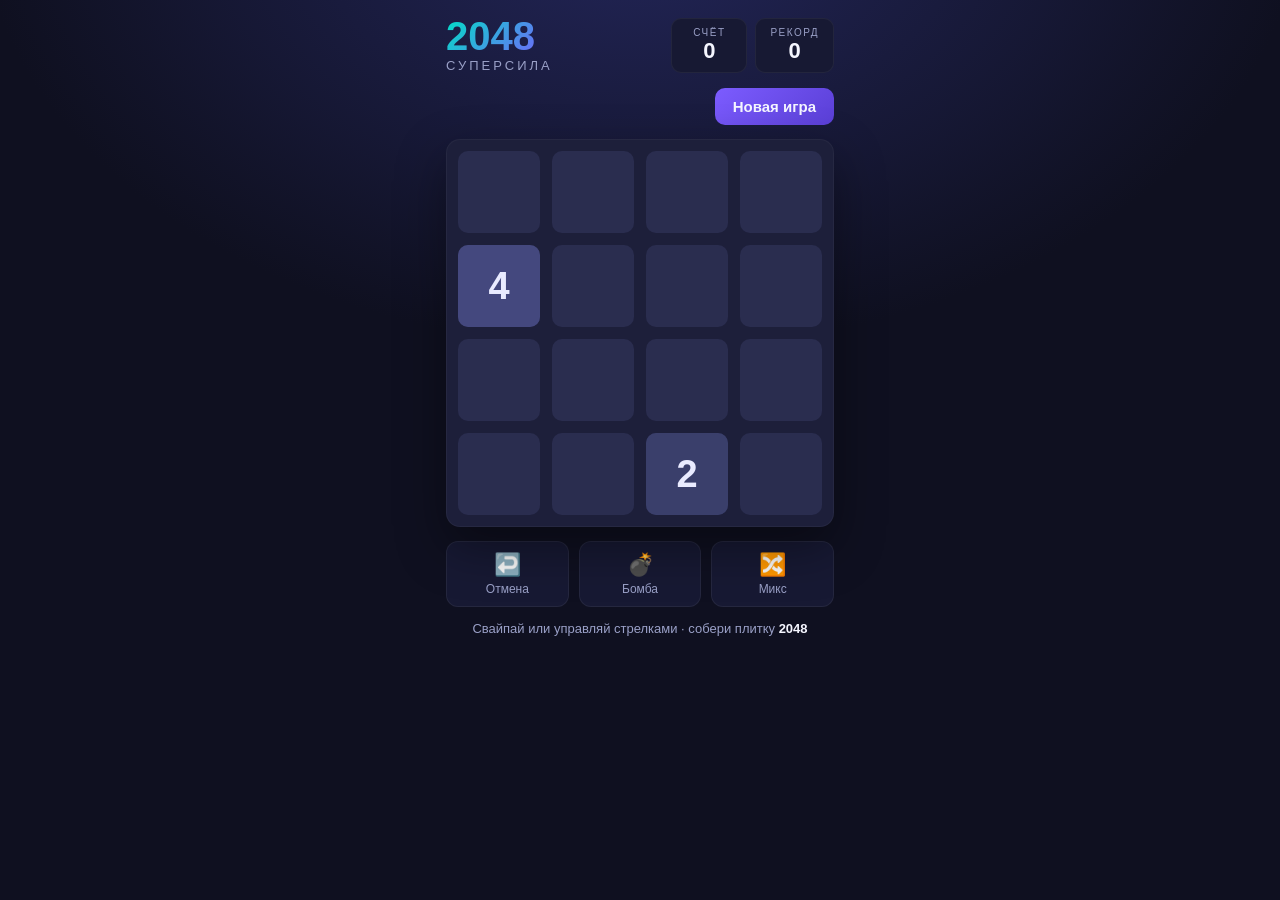
==== index.html @ 16e06f87 "feat: игра «2048: Суперсила» для Яндекс Игр Казуальная HTML5-игра на чистом JS + DOM под Yandex Game" ====
<!DOCTYPE html>
<html lang="ru">
<head>
  <meta charset="UTF-8">
  <meta name="viewport" content="width=device-width, initial-scale=1.0, maximum-scale=1.0, user-scalable=no, viewport-fit=cover">
  <title>2048: Суперсила</title>
  <link rel="stylesheet" href="css/style.css">
</head>
<body>
  <div id="app">
    <header class="topbar">
      <div class="title">
        <h1>2048</h1>
        <span class="subtitle">Суперсила</span>
      </div>
      <div class="scores">
        <div class="score-box">
          <div class="score-label">СЧЁТ</div>
          <div class="score-value" id="score">0</div>
        </div>
        <div class="score-box">
          <div class="score-label">РЕКОРД</div>
          <div class="score-value" id="best">0</div>
        </div>
      </div>
    </header>

    <div class="toolbar">
      <button class="btn btn-new" id="btn-new">Новая игра</button>
    </div>

    <div id="board-wrap">
      <div id="board">
        <div id="grid-bg"></div>
        <div id="tiles"></div>
      </div>

      <!-- Combo popup -->
      <div id="combo" class="combo hidden"></div>

      <!-- Overlay: game over / win -->
      <div id="overlay" class="overlay hidden">
        <div class="overlay-card">
          <div class="overlay-emoji" id="overlay-emoji">💀</div>
          <div class="overlay-title" id="overlay-title">Игра окончена</div>
          <div class="overlay-sub" id="overlay-sub">Счёт: 0</div>
          <button class="btn btn-reward" id="btn-continue">
            <span class="reward-ico">▶</span> Продолжить за рекламу
          </button>
          <button class="btn btn-new" id="btn-restart">Начать заново</button>
        </div>
      </div>

      <!-- Bomb targeting hint -->
      <div id="bomb-hint" class="bomb-hint hidden">💣 Нажми на плитку, чтобы взорвать</div>
    </div>

    <div class="powerbar">
      <button class="power" id="pw-undo" title="Отменить ход">
        <span class="pw-ico">↩️</span>
        <span class="pw-name">Отмена</span>
      </button>
      <button class="power" id="pw-bomb" title="Взорвать плитку">
        <span class="pw-ico">💣</span>
        <span class="pw-name">Бомба</span>
      </button>
      <button class="power" id="pw-shuffle" title="Перемешать поле">
        <span class="pw-ico">🔀</span>
        <span class="pw-name">Микс</span>
      </button>
    </div>

    <p class="hint">Свайпай или управляй стрелками · собери плитку <b>2048</b></p>
  </div>

  <!-- Yandex Games SDK -->
  <script src="https://yandex.ru/games/sdk/v2?v=2"></script>
  <script src="js/yandex-sdk.js"></script>
  <script src="js/game.js"></script>
</body>
</html>
---- css/style.css ----
:root {
  --bg: #0f1020;
  --bg2: #171933;
  --board: #1d1f3a;
  --cell: #2a2d4f;
  --text: #f5f6ff;
  --muted: #9aa0c7;
  --accent: #7c5cff;
  --accent2: #00e0c6;
  --gold: #ffcc4d;
  --radius: 14px;
  --gap: 12px;
  --board-size: 420px;
}

* { box-sizing: border-box; margin: 0; padding: 0; -webkit-tap-highlight-color: transparent; }

html, body {
  height: 100%;
  background: radial-gradient(1200px 800px at 50% -10%, #23265a 0%, var(--bg) 55%);
  color: var(--text);
  font-family: -apple-system, BlinkMacSystemFont, "Segoe UI", Roboto, "Helvetica Neue", Arial, sans-serif;
  overflow: hidden;
  user-select: none;
  -webkit-user-select: none;
  touch-action: none;
}

#app {
  max-width: var(--board-size);
  margin: 0 auto;
  padding: 16px 16px calc(16px + env(safe-area-inset-bottom));
  display: flex;
  flex-direction: column;
  gap: 14px;
  min-height: 100%;
}

/* Topbar */
.topbar { display: flex; align-items: center; justify-content: space-between; gap: 12px; }
.title h1 {
  font-size: 40px; font-weight: 800; line-height: 1;
  background: linear-gradient(135deg, var(--accent2), var(--accent));
  -webkit-background-clip: text; background-clip: text; color: transparent;
}
.title .subtitle { font-size: 13px; letter-spacing: 3px; color: var(--muted); text-transform: uppercase; }
.scores { display: flex; gap: 8px; }
.score-box {
  background: var(--bg2); border-radius: 10px; padding: 8px 14px; min-width: 76px; text-align: center;
  border: 1px solid rgba(255,255,255,0.05);
}
.score-label { font-size: 10px; letter-spacing: 1.5px; color: var(--muted); }
.score-value { font-size: 22px; font-weight: 800; }

/* Toolbar */
.toolbar { display: flex; justify-content: flex-end; }
.btn {
  border: none; cursor: pointer; font-weight: 700; color: var(--text);
  border-radius: 10px; padding: 10px 18px; font-size: 15px;
  transition: transform .08s ease, filter .15s ease;
}
.btn:active { transform: scale(0.96); }
.btn-new { background: linear-gradient(135deg, var(--accent), #5a3fd6); }
.btn-new:hover { filter: brightness(1.1); }
.btn-reward { background: linear-gradient(135deg, var(--accent2), #00a899); color: #042; width: 100%; }
.reward-ico { display: inline-block; transform: translateY(1px); }

/* Board */
#board-wrap { position: relative; }
#board {
  position: relative;
  width: 100%;
  aspect-ratio: 1 / 1;
  background: var(--board);
  border-radius: var(--radius);
  padding: var(--gap);
  box-shadow: 0 20px 50px rgba(0,0,0,0.4), inset 0 0 0 1px rgba(255,255,255,0.04);
}
#grid-bg, #tiles { position: absolute; inset: var(--gap); }
#grid-bg {
  display: grid;
  grid-template-columns: repeat(4, 1fr);
  grid-template-rows: repeat(4, 1fr);
  gap: var(--gap);
}
.cell-bg { background: var(--cell); border-radius: 10px; }

#tiles { pointer-events: none; }
.tile {
  position: absolute;
  display: flex; align-items: center; justify-content: center;
  border-radius: 10px;
  font-weight: 800;
  will-change: transform;
  transition: transform .12s ease-in-out;
}
.tile .tv { line-height: 1; }
.tile.new { animation: pop .18s ease; }
.tile.merged { animation: bounce .18s ease; }
@keyframes pop { 0% { transform: var(--pos) scale(0); } 100% { transform: var(--pos) scale(1); } }
@keyframes bounce { 0% { transform: var(--pos) scale(1); } 50% { transform: var(--pos) scale(1.18); } 100% { transform: var(--pos) scale(1); } }

/* Tile colors */
.t2    { background: #3a3f6b; color: #e9ebff; }
.t4    { background: #44487e; color: #e9ebff; }
.t8    { background: linear-gradient(135deg,#6a5cff,#5a3fd6); }
.t16   { background: linear-gradient(135deg,#8a5cff,#6a3fd6); }
.t32   { background: linear-gradient(135deg,#b05cff,#7a3fd6); }
.t64   { background: linear-gradient(135deg,#ff5ca8,#c23fd6); }
.t128  { background: linear-gradient(135deg,#ff7a5c,#ff3f8a); box-shadow:0 0 18px rgba(255,90,120,.4);}
.t256  { background: linear-gradient(135deg,#ffb15c,#ff7a3f); box-shadow:0 0 20px rgba(255,150,80,.45);}
.t512  { background: linear-gradient(135deg,#ffd15c,#ffab3f); box-shadow:0 0 22px rgba(255,200,80,.5);}
.t1024 { background: linear-gradient(135deg,#ffe15c,#00e0c6); box-shadow:0 0 26px rgba(0,224,198,.5);}
.t2048 { background: linear-gradient(135deg,#00e0c6,#7c5cff); box-shadow:0 0 34px rgba(124,92,255,.65);}
.tbig  { background: linear-gradient(135deg,#00e0c6,#ff5ca8); box-shadow:0 0 34px rgba(255,90,170,.7);}

/* Combo popup */
.combo {
  position: absolute; top: 12%; left: 50%; transform: translate(-50%, 0);
  font-size: 30px; font-weight: 900; pointer-events: none; z-index: 5;
  color: var(--gold); text-shadow: 0 2px 10px rgba(0,0,0,.6);
}
.combo.show { animation: comboPop .9s ease forwards; }
@keyframes comboPop {
  0% { opacity: 0; transform: translate(-50%, 20px) scale(.6); }
  25% { opacity: 1; transform: translate(-50%, 0) scale(1.1); }
  70% { opacity: 1; transform: translate(-50%, -10px) scale(1); }
  100% { opacity: 0; transform: translate(-50%, -40px) scale(.9); }
}

/* Overlay */
.overlay {
  position: absolute; inset: 0; display: flex; align-items: center; justify-content: center;
  background: rgba(15,16,32,0.82); backdrop-filter: blur(4px); border-radius: var(--radius); z-index: 10;
  animation: fade .25s ease;
}
@keyframes fade { from { opacity: 0; } to { opacity: 1; } }
.overlay-card { text-align: center; padding: 24px; width: 86%; max-width: 320px; display: flex; flex-direction: column; gap: 12px; }
.overlay-emoji { font-size: 54px; }
.overlay-title { font-size: 26px; font-weight: 800; }
.overlay-sub { color: var(--muted); font-size: 16px; margin-bottom: 6px; }

/* Bomb hint */
.bomb-hint {
  position: absolute; bottom: 10px; left: 50%; transform: translateX(-50%);
  background: #ff4d6d; color: #fff; padding: 8px 16px; border-radius: 20px;
  font-size: 14px; font-weight: 700; z-index: 8; white-space: nowrap;
  box-shadow: 0 6px 20px rgba(255,77,109,.5); animation: fade .2s ease;
}
#tiles.bombing { pointer-events: auto; }
#tiles.bombing .tile { cursor: crosshair; }
#tiles.bombing .tile:hover { outline: 3px solid #ff4d6d; outline-offset: -3px; }

/* Powerbar */
.powerbar { display: flex; gap: 10px; }
.power {
  flex: 1; background: var(--bg2); border: 1px solid rgba(255,255,255,0.06);
  border-radius: 12px; padding: 10px 6px; cursor: pointer; color: var(--text);
  display: flex; flex-direction: column; align-items: center; gap: 4px;
  transition: transform .08s ease, background .15s ease;
}
.power:active { transform: scale(0.95); }
.power:hover { background: #20234a; }
.power.active { outline: 2px solid var(--accent2); }
.pw-ico { font-size: 22px; }
.pw-name { font-size: 12px; color: var(--muted); }
.pw-ad { font-size: 9px; color: var(--accent2); }

.hint { text-align: center; color: var(--muted); font-size: 13px; }
.hint b { color: var(--text); }

.hidden { display: none !important; }

@media (max-width: 380px) {
  .title h1 { font-size: 34px; }
  .score-box { min-width: 64px; padding: 6px 10px; }
}
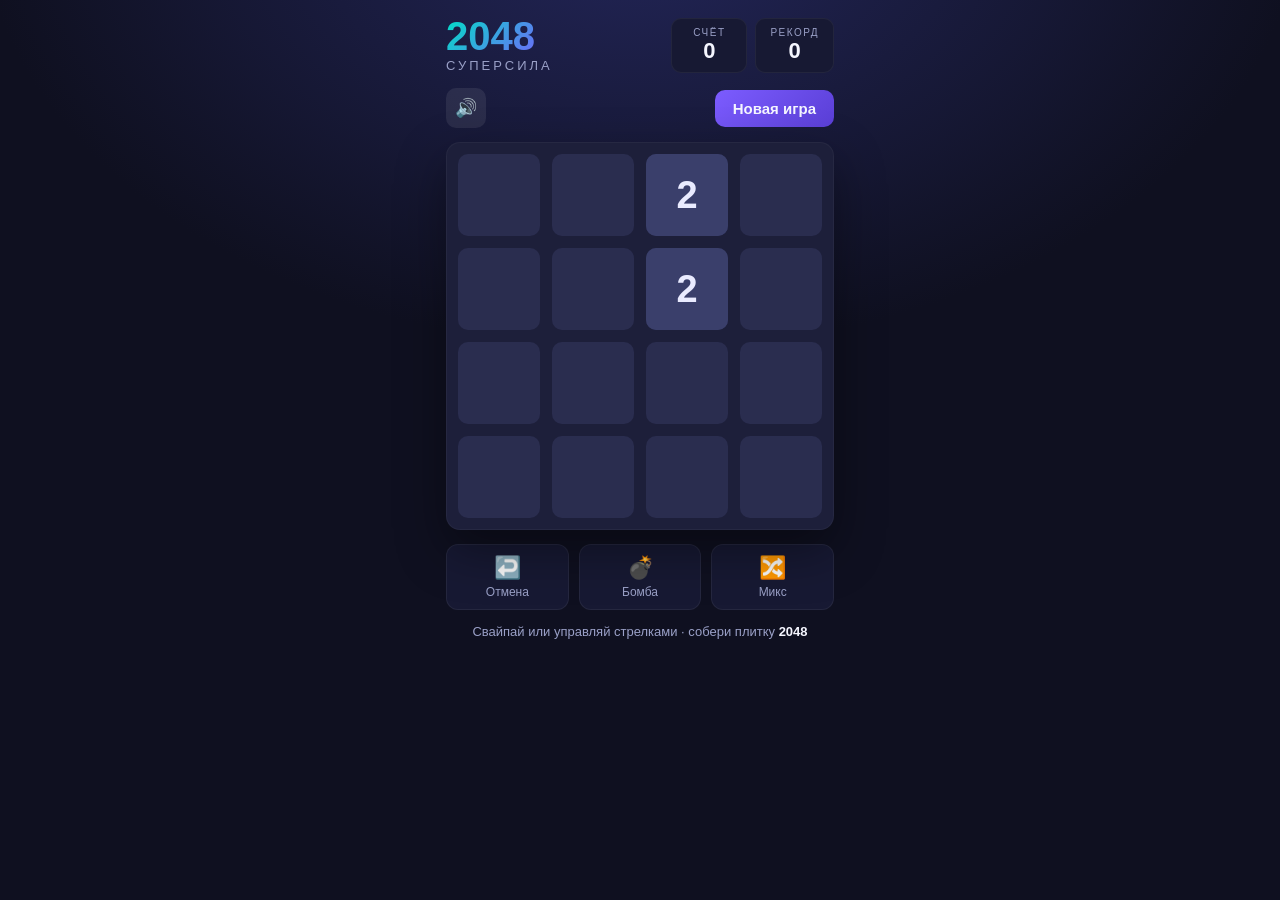
==== commit cc7aa13b: "feat: звук, музыка и переключатель во всех играх + «сочные» эффекты Общий модуль js/audio.js (копия " ====
--- a/index.html
+++ b/index.html
@@ -26,6 +26,7 @@
     </header>
 
     <div class="toolbar">
+      <button class="sound-btn" id="sound-btn" title="Звук">🔊</button>
       <button class="btn btn-new" id="btn-new">Новая игра</button>
     </div>
 
@@ -76,6 +77,7 @@
   <!-- Yandex Games SDK -->
   <script src="https://yandex.ru/games/sdk/v2?v=2"></script>
   <script src="js/yandex-sdk.js"></script>
+  <script src="js/audio.js"></script>
   <script src="js/game.js"></script>
 </body>
 </html>
--- a/css/style.css
+++ b/css/style.css
@@ -53,7 +53,7 @@
 .score-value { font-size: 22px; font-weight: 800; }
 
 /* Toolbar */
-.toolbar { display: flex; justify-content: flex-end; }
+.toolbar { display: flex; justify-content: space-between; align-items: center; }
 .btn {
   border: none; cursor: pointer; font-weight: 700; color: var(--text);
   border-radius: 10px; padding: 10px 18px; font-size: 15px;
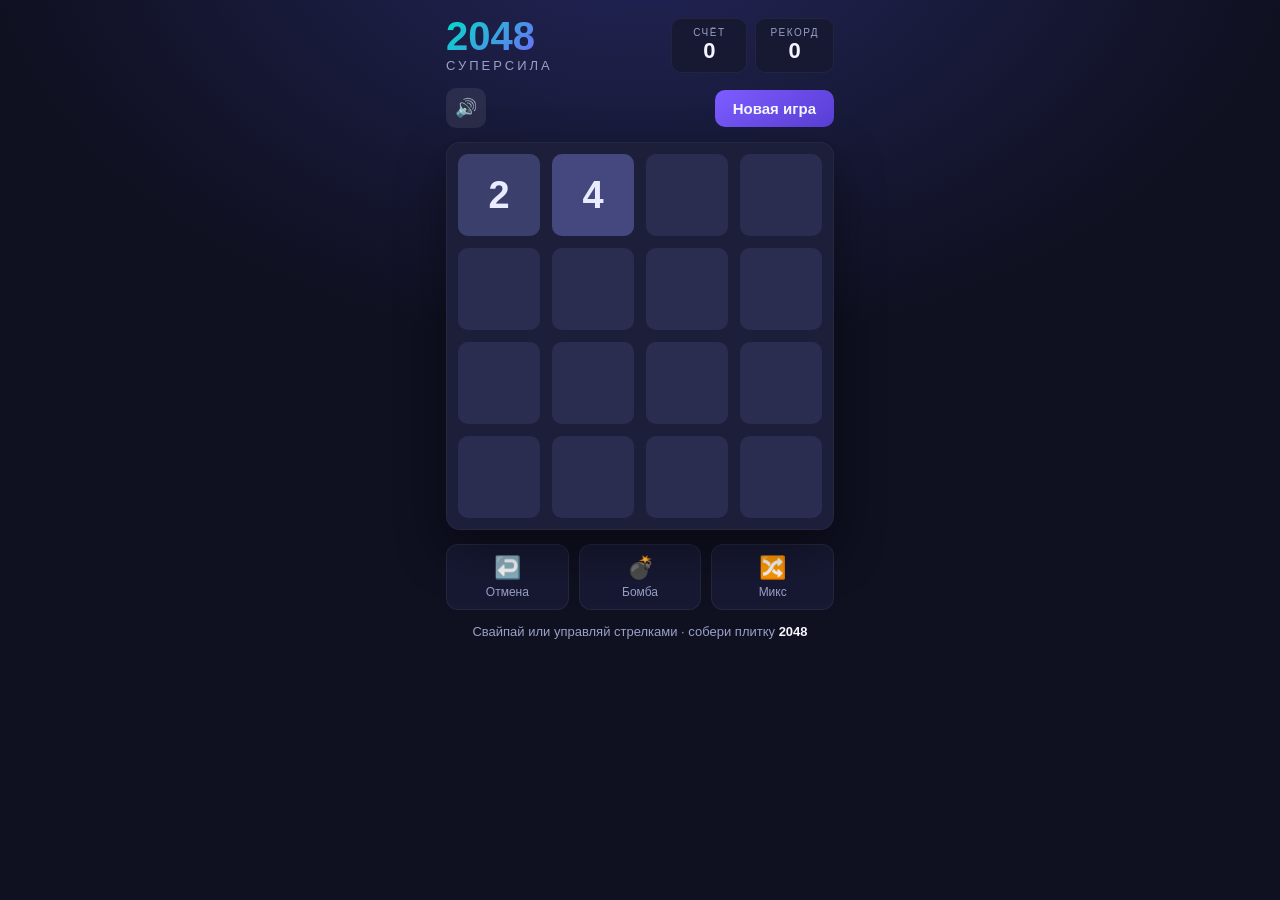
==== commit 91055b05: "feat: перевод всех игр на Playgama Bridge (мультиплатформа) Одна сборка каждой игры теперь работает " ====
--- a/index.html
+++ b/index.html
@@ -74,9 +74,9 @@
     <p class="hint">Свайпай или управляй стрелками · собери плитку <b>2048</b></p>
   </div>
 
-  <!-- Yandex Games SDK -->
-  <script src="https://yandex.ru/games/sdk/v2?v=2"></script>
-  <script src="js/yandex-sdk.js"></script>
+  <!-- Playgama Bridge (мультиплатформенный SDK) -->
+  <script src="https://bridge.playgama.com/v2/stable/playgama-bridge.js"></script>
+  <script src="js/bridge-sdk.js"></script>
   <script src="js/audio.js"></script>
   <script src="js/game.js"></script>
 </body>
